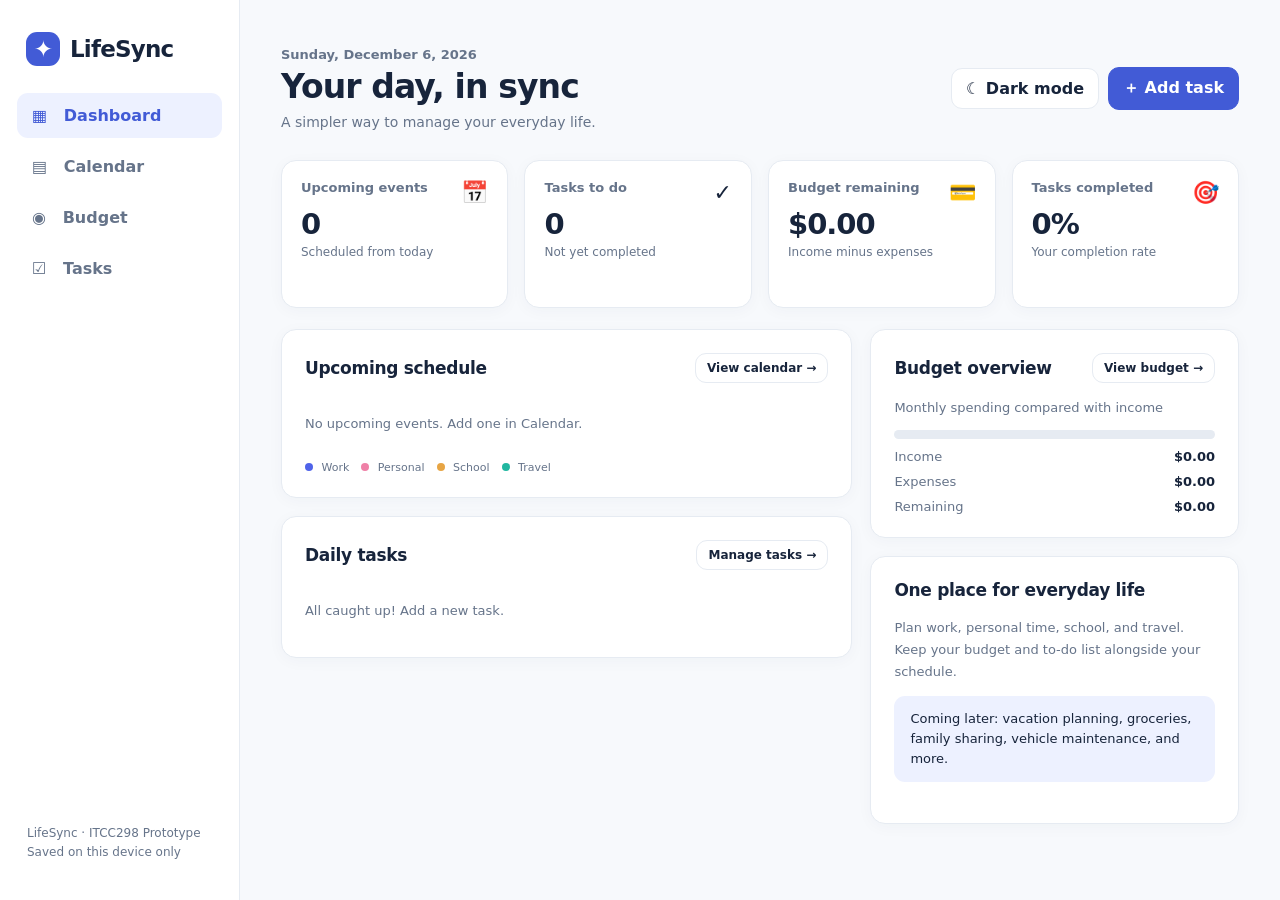
==== index.html @ 3ac1753d "Add files via upload" ====
<!DOCTYPE html>
<html lang="en">
 <head>
  <meta charset="utf-8"/>
  <meta content="width=device-width,initial-scale=1" name="viewport"/>
  <title>
   LifeSync &mdash; Your life, in sync
  </title>
  <link href="style.css" rel="stylesheet"/>
 </head>
 <body>
  <div class="shell">
   <aside class="sidebar">
    <div class="brand">
     <span class="brand-mark">
      ✦
     </span>
     LifeSync
    </div>
    <nav aria-label="Main navigation" class="nav">
     <button class="active" data-view="dashboard" type="button">
      ▦ &nbsp; Dashboard
     </button>
     <button data-view="calendar" type="button">
      ▤ &nbsp; Calendar
     </button>
     <button data-view="budget" type="button">
      ◉ &nbsp; Budget
     </button>
     <button data-view="tasks" type="button">
      ☑ &nbsp; Tasks
     </button>
    </nav>
    <div class="sidebar-foot">
     LifeSync &middot; ITCC298 Prototype
Saved on this device only
    </div>
   </aside>
   <main class="main">
    <header class="top">
     <div>
      <div class="eyebrow" id="today">
      </div>
      <h1 id="heading">
       Your day, in sync
      </h1>
      <p class="page-subtitle">
       A simpler way to manage your everyday life.
      </p>
     </div>
     <div class="top-actions">
      <button aria-label="Toggle light and dark mode" class="btn" id="theme" type="button">
       ☾ Dark mode
      </button>
      <button class="btn primary" id="quickAdd" type="button">
       ＋ Add task
      </button>
     </div>
    </header>
    <section class="section active" id="dashboard">
     <div class="cards">
      <div class="card">
       <span aria-hidden="true" class="symbol">
        📅
       </span>
       <div class="label">
        Upcoming events
       </div>
       <div class="number" id="statEvents">
        0
       </div>
       <div class="hint">
        Scheduled from today
       </div>
      </div>
      <div class="card">
       <span aria-hidden="true" class="symbol">
        &checkmark;
       </span>
       <div class="label">
        Tasks to do
       </div>
       <div class="number" id="statTasks">
        0
       </div>
       <div class="hint">
        Not yet completed
       </div>
      </div>
      <div class="card">
       <span aria-hidden="true" class="symbol">
        💳
       </span>
       <div class="label">
        Budget remaining
       </div>
       <div class="number" id="statBalance">
        $0
       </div>
       <div class="hint">
        Income minus expenses
       </div>
      </div>
      <div class="card">
       <span aria-hidden="true" class="symbol">
        🎯
       </span>
       <div class="label">
        Tasks completed
       </div>
       <div class="number" id="statDone">
        0%
       </div>
       <div class="hint">
        Your completion rate
       </div>
      </div>
     </div>
     <div class="layout">
      <div class="stack">
       <div class="panel">
        <div class="panel-head">
         <h2>
          Upcoming schedule
         </h2>
         <button class="btn small" data-go="calendar" type="button">
          View calendar &rarr;
         </button>
        </div>
        <div id="dashboardEvents">
        </div>
        <div class="legend">
         <span>
          <i class="dot">
          </i>
          Work
         </span>
         <span>
          <i class="dot" style="background:#ef80a7">
          </i>
          Personal
         </span>
         <span>
          <i class="dot" style="background:#e7a544">
          </i>
          School
         </span>
         <span>
          <i class="dot" style="background:#21b7a0">
          </i>
          Travel
         </span>
        </div>
       </div>
       <div class="panel">
        <div class="panel-head">
         <h2>
          Daily tasks
         </h2>
         <button class="btn small" data-go="tasks" type="button">
          Manage tasks &rarr;
         </button>
        </div>
        <div id="dashboardTasks">
        </div>
       </div>
      </div>
      <div class="stack">
       <div class="panel">
        <div class="panel-head">
         <h2>
          Budget overview
         </h2>
         <button class="btn small" data-go="budget" type="button">
          View budget &rarr;
         </button>
        </div>
        <div class="muted">
         Monthly spending compared with income
        </div>
        <div class="progress">
         <div id="budgetProgress">
         </div>
        </div>
        <div class="budget-row">
         <span>
          Income
         </span>
         <strong id="dashIncome">
         </strong>
        </div>
        <div class="budget-row">
         <span>
          Expenses
         </span>
         <strong id="dashExpenses">
         </strong>
        </div>
        <div class="budget-row">
         <span>
          Remaining
         </span>
         <strong id="dashRemaining">
         </strong>
        </div>
       </div>
       <div class="panel">
        <h2 class="form-heading">
         One place for everyday life
        </h2>
        <p class="muted" style="line-height:1.7">
         Plan work, personal time, school, and travel. Keep your budget and to-do list alongside your schedule.
        </p>
        <div class="notice">
         Coming later: vacation planning, groceries, family sharing, vehicle maintenance, and more.
        </div>
       </div>
      </div>
     </div>
    </section>
    <section class="section" id="calendar">
     <h2 class="view-title">
      Calendar &amp; scheduling
     </h2>
     <div class="split">
      <div class="panel">
       <h2 class="form-heading">
        Add an event
       </h2>
       <form class="form" id="eventForm">
        <label class="wide">
         Event name
         <input maxlength="90" name="title" placeholder="e.g. Work shift" required=""/>
        </label>
        <label>
         Date
         <input name="date" required="" type="date"/>
        </label>
        <label>
         Time
         <input name="time" required="" type="time"/>
        </label>
        <label class="wide">
         Category
         <select name="category">
          <option value="work">
           Work
          </option>
          <option value="personal">
           Personal
          </option>
          <option value="school">
           School
          </option>
          <option value="travel">
           Travel
          </option>
         </select>
        </label>
        <button class="btn primary wide">
         ＋ Add event
        </button>
       </form>
      </div>
      <div class="panel">
       <div class="panel-head">
        <h2>
         Scheduled events
        </h2>
        <span class="mini">
         Sorted by date
        </span>
       </div>
       <div id="allEvents">
       </div>
      </div>
     </div>
    </section>
    <section class="section" id="budget">
     <h2 class="view-title">
      Budget &amp; bills
     </h2>
     <div class="split">
      <div class="panel">
       <h2 class="form-heading">
        Add income or expense
       </h2>
       <form class="form" id="moneyForm">
        <label class="wide">
         Description
         <input maxlength="90" name="title" placeholder="e.g. Grocery shopping" required=""/>
        </label>
        <label>
         Amount ($)
         <input max="100000000" min="0.01" name="amount" placeholder="0.00" required="" step="0.01" type="number"/>
        </label>
        <label>
         Type
         <select name="type">
          <option value="expense">
           Expense
          </option>
          <option value="income">
           Income
          </option>
         </select>
        </label>
        <button class="btn primary wide">
         ＋ Save entry
        </button>
       </form>
       <div class="notice">
        This prototype uses manual entries only. No bank accounts are connected.
       </div>
      </div>
      <div class="panel">
       <h2>
        Budget summary
       </h2>
       <div class="budget-row">
        <span>
         Total income
        </span>
        <strong id="income">
        </strong>
       </div>
       <div class="budget-row">
        <span>
         Total expenses
        </span>
        <strong id="expenses">
        </strong>
       </div>
       <div class="budget-row">
        <span>
         Remaining
        </span>
        <strong id="remaining">
        </strong>
       </div>
       <h2 class="form-heading">
        Entries
       </h2>
       <div id="allMoney">
       </div>
      </div>
     </div>
    </section>
    <section class="section" id="tasks">
     <h2 class="view-title">
      Tasks &amp; reminders
     </h2>
     <div class="split">
      <div class="panel">
       <h2 class="form-heading">
        Create a task
       </h2>
       <form class="form" id="taskForm">
        <label class="wide">
         Task name
         <input maxlength="90" name="title" placeholder="e.g. Finish school assignment" required=""/>
        </label>
        <label class="wide">
         Due date (optional)
         <input name="date" type="date"/>
        </label>
        <button class="btn primary wide">
         ＋ Add task
        </button>
       </form>
      </div>
      <div class="panel">
       <div class="panel-head">
        <h2>
         Your tasks
        </h2>
        <span class="mini" id="taskCount">
        </span>
       </div>
       <div id="allTasks">
       </div>
      </div>
     </div>
    </section>
   </main>
  </div>
  <nav aria-label="Mobile navigation" class="mobile-nav">
   <button class="active" data-view="dashboard" type="button">
    <span>
     ▦
    </span>
    Home
   </button>
   <button data-view="calendar" type="button">
    <span>
     ▤
    </span>
    Calendar
   </button>
   <button data-view="budget" type="button">
    <span>
     ◉
    </span>
    Budget
   </button>
   <button data-view="tasks" type="button">
    <span>
     ☑
    </span>
    Tasks
   </button>
  </nav>
  <script src="script.js">
  </script>
 </body>
</html>
---- style.css ----
:root{
  font-family:Inter,ui-sans-serif,system-ui,-apple-system,Segoe UI,sans-serif;
  color-scheme:light;
  --bg:#f5f7fb;
  --panel:#fff;
  --text:#18233a;
  --muted:#69758a;
  --border:#e5eaf2;
  --primary:#4f63e9;
  --soft:#eef0ff;
  --shadow:0 8px 26px #23304b0b}
body.dark{
  color-scheme:dark;
  --bg:#111827;
  --panel:#1b2637;
  --text:#f1f5fb;
  --muted:#aab6ca;
  --border:#334155;
  --primary:#9da9ff;
  --soft:#2b3458;
  --shadow:none}
*{
  box-sizing:border-box}
body{
  margin:0;
  background:var(--bg);
  color:var(--text)}
button,input,select{
  font:inherit}
button{
  cursor:pointer}
button:focus-visible,input:focus-visible,select:focus-visible{
  outline:3px solid var(--primary);
  outline-offset:2px}
.shell{
  display:grid;
  grid-template-columns:240px minmax(0,1fr);
  min-height:100vh}
.sidebar{
  background:var(--panel);
  border-right:1px solid var(--border);
  padding:28px 17px;
  display:flex;
  flex-direction:column;
  gap:27px}
.brand{
  display:flex;
  align-items:center;
  gap:10px;
  font-size:23px;
  font-weight:800;
  letter-spacing:-1px;
  padding:0 9px}
.brand-mark{
  display:grid;
  place-items:center;
  background:var(--primary);
  color:#fff;
  width:34px;
  height:34px;
  border-radius:11px}
.nav{
  display:grid;
  gap:6px}
.nav button{
  border:0;
  background:transparent;
  text-align:left;
  color:var(--muted);
  padding:13px 15px;
  border-radius:11px;
  font-weight:650}
.nav button.active{
  background:var(--soft);
  color:var(--primary)}
.sidebar-foot{
  margin-top:auto;
  color:var(--muted);
  font-size:12px;
  padding:10px}
.main{
  padding:31px clamp(16px,3.2vw,48px) 60px;
  max-width:1600px;
  width:100%;
  margin:auto}
.top{
  display:flex;
  align-items:center;
  justify-content:space-between;
  gap:12px;
  margin-bottom:28px}
.eyebrow{
  color:var(--muted);
  font-size:13px;
  font-weight:650}
h1{
  font-size:clamp(25px,3vw,34px);
  margin:5px 0 0;
  letter-spacing:-1.1px}
h2{
  font-size:17px;
  margin:0;
  letter-spacing:-.3px}
.top-actions{
  display:flex;
  align-items:center;
  gap:9px}
.btn{
  border:1px solid var(--border);
  background:var(--panel);
  color:var(--text);
  border-radius:11px;
  padding:10px 14px;
  font-weight:650}
.btn.primary{
  background:var(--primary);
  border-color:var(--primary);
  color:#fff}
.btn.small{
  padding:7px 11px;
  font-size:12px}
.cards{
  display:grid;
  grid-template-columns:repeat(4,minmax(0,1fr));
  gap:16px;
  margin-bottom:21px}
.card,.panel{
  background:var(--panel);
  border:1px solid var(--border);
  border-radius:17px;
  box-shadow:var(--shadow)}
.card{
  padding:19px}
.card .label{
  color:var(--muted);
  font-size:13px;
  font-weight:650}
.card .number{
  font-size:27px;
  font-weight:800;
  margin:12px 0 4px;
  letter-spacing:-1px}
.card .hint{
  font-size:12px;
  color:var(--muted)}
.card .symbol{
  font-size:22px;
  float:right}
.layout{
  display:grid;
  grid-template-columns:minmax(0,1.55fr) minmax(290px,1fr);
  gap:18px}
.stack{
  display:grid;
  gap:18px;
  align-content:start}
.panel{
  padding:21px;
  min-width:0}
.panel-head{
  display:flex;
  align-items:center;
  justify-content:space-between;
  gap:12px;
  margin-bottom:17px}
.muted{
  color:var(--muted);
  font-size:13px}
.event,.task,.transaction{
  display:flex;
  align-items:center;
  gap:12px;
  padding:12px 0;
  border-top:1px solid var(--border)}
.event:first-of-type,.task:first-of-type,.transaction:first-of-type{
  border-top:0}
.event-bar{
  width:4px;
  height:39px;
  border-radius:4px;
  background:#667eea}
.event-bar.work{
  background:#4f63e9}
.event-bar.personal{
  background:#ef80a7}
.event-bar.school{
  background:#e7a544}
.event-bar.travel{
  background:#21b7a0}
.grow{
  flex:1;
  min-width:0}
.item-title{
  font-weight:680;
  font-size:14px}
.item-sub{
  font-size:12px;
  color:var(--muted);
  margin-top:4px}
.pill{
  font-size:11px;
  padding:5px 8px;
  border-radius:7px;
  background:var(--soft);
  color:var(--primary);
  font-weight:750}
.task input{
  accent-color:var(--primary);
  width:17px;
  height:17px}
.done{
  text-decoration:line-through;
  color:var(--muted)}
.delete{
  border:0;
  background:transparent;
  color:var(--muted);
  font-size:19px;
  padding:4px 8px}
.progress{
  height:9px;
  background:var(--border);
  border-radius:99px;
  overflow:hidden;
  margin:15px 0 10px}
.progress div{
  height:100%;
  background:var(--primary);
  width:0%;
  transition:width .2s}
.budget-row{
  display:flex;
  justify-content:space-between;
  gap:12px;
  margin-top:10px;
  font-size:13px}
.budget-row span:first-child{
  color:var(--muted)}
.empty{
  padding:16px 0;
  color:var(--muted);
  font-size:13px}
.legend{
  display:flex;
  gap:12px;
  flex-wrap:wrap;
  margin-top:14px}
.legend span{
  font-size:11px;
  color:var(--muted)}
.dot{
  display:inline-block;
  width:8px;
  height:8px;
  border-radius:50%;
  margin-right:5px;
  background:#4f63e9}
.section{
  display:none}
.section.active{
  display:block}
.form{
  display:grid;
  grid-template-columns:repeat(2,minmax(0,1fr));
  gap:12px;
  margin-bottom:16px}
.form label{
  display:grid;
  gap:6px;
  font-size:12px;
  font-weight:700;
  color:var(--muted)}
.form input,.form select{
  min-width:0;
  width:100%;
  padding:11px 12px;
  border-radius:9px;
  border:1px solid var(--border);
  background:var(--panel);
  color:var(--text)}
.form .wide{
  grid-column:1/-1}
.form button{
  justify-self:start}
.split{
  display:grid;
  grid-template-columns:1fr 1fr;
  gap:18px}
.notice{
  padding:13px 16px;
  background:var(--soft);
  border-radius:11px;
  font-size:13px;
  color:var(--text);
  margin-bottom:18px}
.mobile-nav{
  display:none}
.view-title{
  margin-bottom:20px}
.mini{
  font-size:12px;
  color:var(--muted)}
@media(max-width:1050px){.cards{
  grid-template-columns:repeat(2,1fr)}
.layout{
  grid-template-columns:1fr 1fr}
.sidebar{
  width:205px}
.shell{
  grid-template-columns:205px minmax(0,1fr)}
}
@media(max-width:760px){.shell{
  display:block}
.sidebar{
  display:none}
.main{
  padding:20px 15px 95px}
.top{
  align-items:flex-start}
.top-actions{
  flex-wrap:wrap;
  justify-content:flex-end}
.top-actions .btn{
  font-size:12px;
  padding:9px}
.layout,.split{
  grid-template-columns:1fr}
.cards{
  gap:10px}
.card{
  padding:14px}
.card .number{
  font-size:23px}
.panel{
  padding:17px}
.mobile-nav{
  display:grid;
  grid-template-columns:repeat(4,1fr);
  position:fixed;
  bottom:0;
  left:0;
  right:0;
  background:var(--panel);
  border-top:1px solid var(--border);
  z-index:4;
  padding:8px 4px max(9px,env(safe-area-inset-bottom))}
.mobile-nav button{
  border:0;
  background:transparent;
  color:var(--muted);
  font-size:11px;
  padding:7px 1px}
.mobile-nav button.active{
  color:var(--primary);
  font-weight:800}
.mobile-nav span{
  display:block;
  font-size:20px;
  margin-bottom:2px}
.form{
  grid-template-columns:1fr}
}

/* Additional refinements */
:root {
  
  --bg: #f7f9fc;
  
  --panel: #ffffff;
  
  --text: #17243b;
  
  --muted: #66748a;
  
  --border: #e6ebf2;
  
  --primary: #425bd6;
  
  --soft: #edf1ff;
  
  --shadow: 0 3px 16px rgba(27, 43, 72, .035);
  
}
body.dark {
  
  --bg: #101723;
  
  --panel: #192334;
  
  --text: #eef3fc;
  
  --muted: #afbdd0;
  
  --border: #334156;
  
  --primary: #a9b8ff;
  
  --soft: #29365a;
  
  --shadow: none;
  
}
.sidebar {
   padding-top: 32px;
   }

.brand {
   letter-spacing: -.8px;
   }

.main {
   max-width: 1380px;
   }

.top {
   margin-bottom: 30px;
   }

.page-subtitle {
   color: var(--muted);
   font-size: 14px;
   margin: 8px 0 0;
   }

h1 {
   font-size: clamp(26px, 3vw, 33px);
   letter-spacing: -.9px;
   }

.card, .panel {
   border-radius: 15px;
   }

.card {
   min-height: 148px;
   }

.card .number {
   font-size: clamp(23px, 2.4vw, 29px);
   overflow-wrap: anywhere;
   }

.panel {
   padding: 23px;
   }

.nav button, .btn, .mobile-nav button {
   transition: background .15s ease, color .15s ease, border-color .15s ease;
   }

.nav button:hover, .mobile-nav button:hover {
   background: var(--soft);
   color: var(--primary);
   }

.btn:hover {
   border-color: var(--primary);
   }

.btn.primary {
   background: #425bd6;
   color: #fff;
   border-color: #425bd6;
   }

.btn.primary:hover {
   background: #334bbd;
   border-color: #334bbd;
   }

.form input:focus, .form select:focus {
   border-color: var(--primary);
   }

.event, .task, .transaction {
   min-height: 57px;
   }

.delete:hover {
   color: #d33f5d;
   background: var(--soft);
   border-radius: 7px;
   }

.notice {
   line-height: 1.55;
   }

.sidebar-foot {
   white-space: pre-line;
   line-height: 1.6;
   }

@media (max-width: 760px) {
  .main {
   padding: 21px 15px 100px;
   }

  .top {
   flex-wrap: wrap;
   }

  .top-actions {
   width: 100%;
   justify-content: flex-start;
   }

  .top-actions .btn {
   font-size: 13px;
   }

  .page-subtitle {
   font-size: 13px;
   }

  .cards {
   grid-template-columns: repeat(2, minmax(0, 1fr));
   }

  .card {
   min-height: 136px;
   }

  .panel {
   padding: 18px;
   }

}
@media (max-width: 390px) {
  .cards {
   grid-template-columns: 1fr 1fr;
   }

  .card {
   padding: 12px;
   }

  .card .number {
   font-size: 21px;
   }

}

.form-heading {
   margin-bottom: 17px;
   }

/* Accessibility */
@media (prefers-reduced-motion: reduce) {
  *, *::before, *::after {
   transition-duration: 0.01ms !important;
   }

}
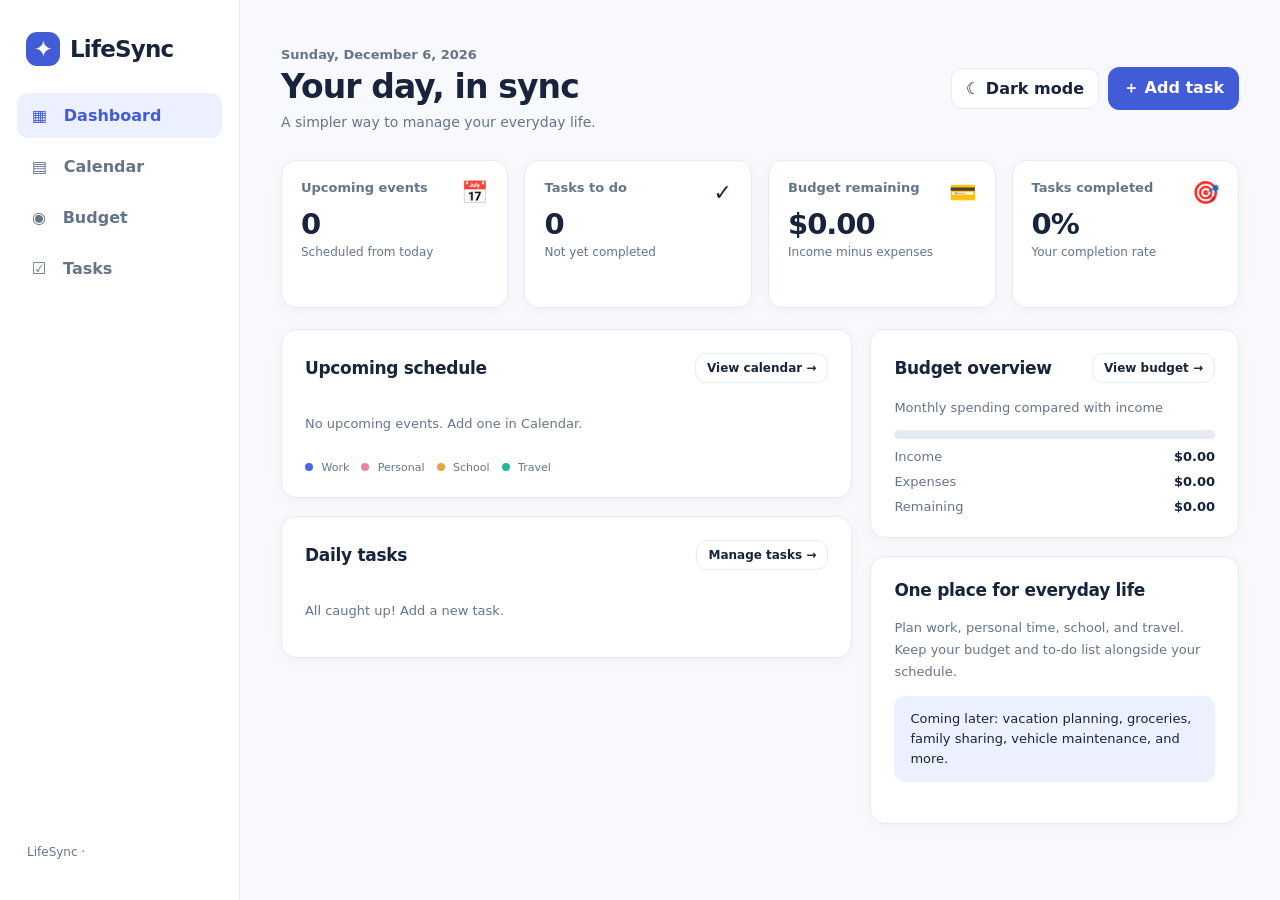
==== commit ee397de2: "Update sidebar footer content Removed 'ITCC298 Prototype' and 'Saved on this device only' from the s" ====
--- a/index.html
+++ b/index.html
@@ -32,8 +32,7 @@
      </button>
     </nav>
     <div class="sidebar-foot">
-     LifeSync &middot; ITCC298 Prototype
-Saved on this device only
+     LifeSync &middot;
     </div>
    </aside>
    <main class="main">
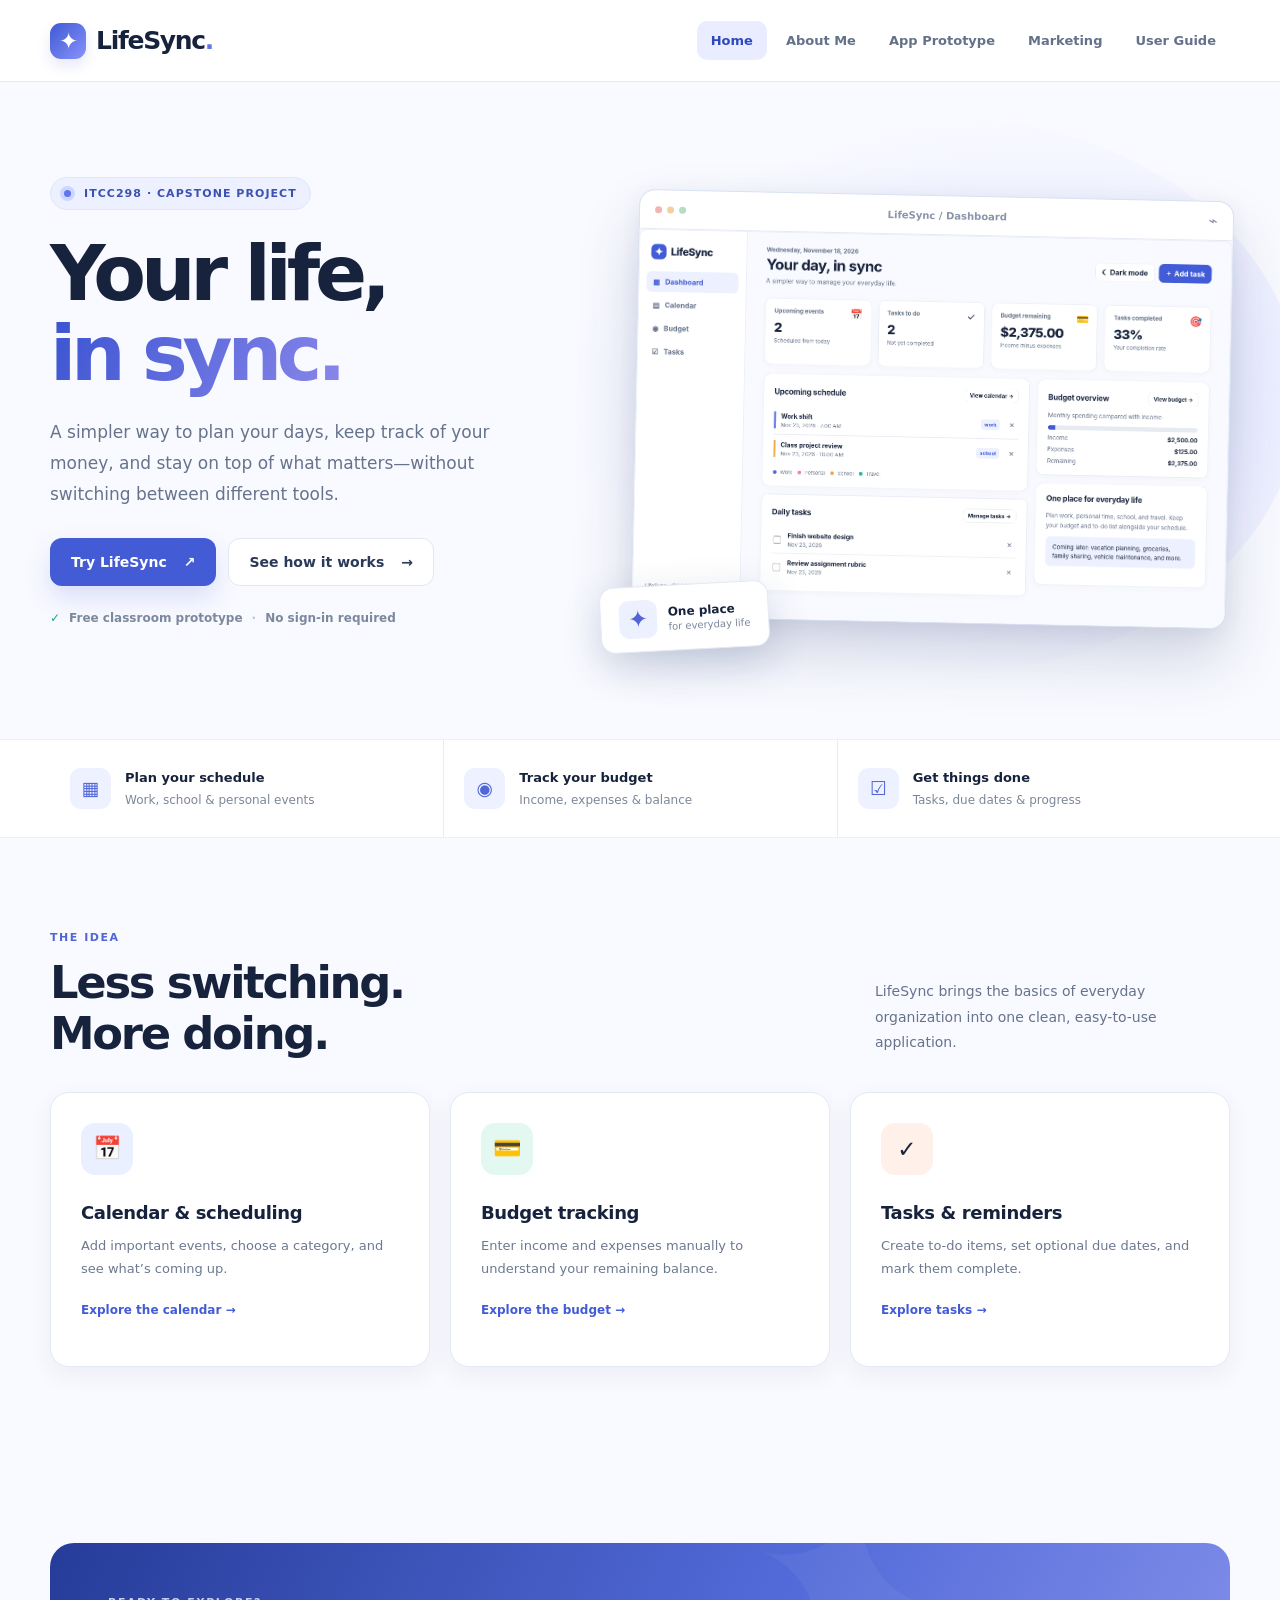
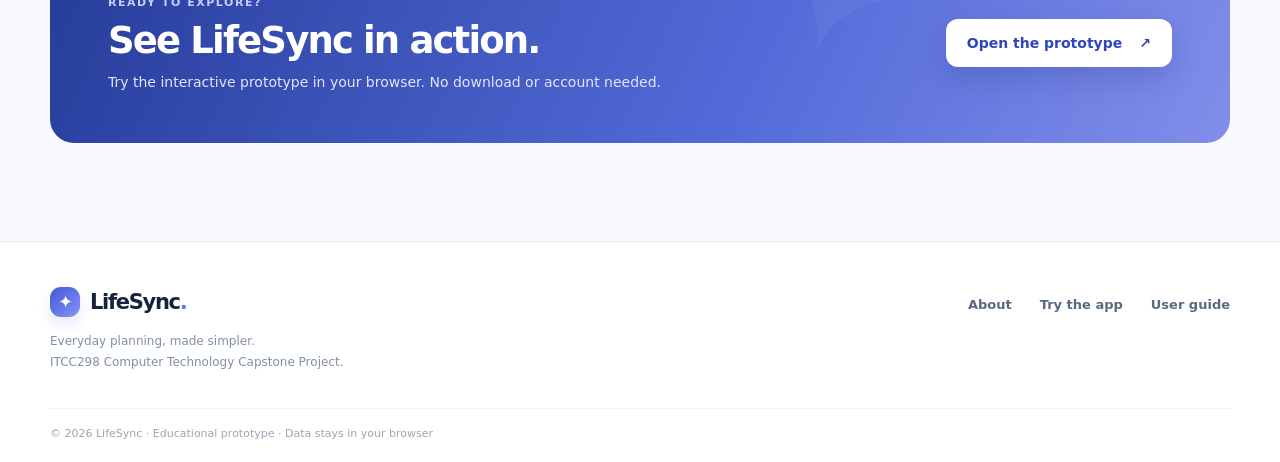
==== commit 164150ad: "Add files via upload" ====
--- a/index.html
+++ b/index.html
@@ -1,415 +1,42 @@
 <!DOCTYPE html>
-<html lang="en">
- <head>
-  <meta charset="utf-8"/>
-  <meta content="width=device-width,initial-scale=1" name="viewport"/>
-  <title>
-   LifeSync &mdash; Your life, in sync
-  </title>
-  <link href="style.css" rel="stylesheet"/>
- </head>
- <body>
-  <div class="shell">
-   <aside class="sidebar">
-    <div class="brand">
-     <span class="brand-mark">
-      ✦
-     </span>
-     LifeSync
-    </div>
-    <nav aria-label="Main navigation" class="nav">
-     <button class="active" data-view="dashboard" type="button">
-      ▦ &nbsp; Dashboard
-     </button>
-     <button data-view="calendar" type="button">
-      ▤ &nbsp; Calendar
-     </button>
-     <button data-view="budget" type="button">
-      ◉ &nbsp; Budget
-     </button>
-     <button data-view="tasks" type="button">
-      ☑ &nbsp; Tasks
-     </button>
-    </nav>
-    <div class="sidebar-foot">
-     LifeSync &middot;
-    </div>
-   </aside>
-   <main class="main">
-    <header class="top">
-     <div>
-      <div class="eyebrow" id="today">
-      </div>
-      <h1 id="heading">
-       Your day, in sync
-      </h1>
-      <p class="page-subtitle">
-       A simpler way to manage your everyday life.
-      </p>
-     </div>
-     <div class="top-actions">
-      <button aria-label="Toggle light and dark mode" class="btn" id="theme" type="button">
-       ☾ Dark mode
-      </button>
-      <button class="btn primary" id="quickAdd" type="button">
-       ＋ Add task
-      </button>
-     </div>
-    </header>
-    <section class="section active" id="dashboard">
-     <div class="cards">
-      <div class="card">
-       <span aria-hidden="true" class="symbol">
-        📅
-       </span>
-       <div class="label">
-        Upcoming events
-       </div>
-       <div class="number" id="statEvents">
-        0
-       </div>
-       <div class="hint">
-        Scheduled from today
-       </div>
-      </div>
-      <div class="card">
-       <span aria-hidden="true" class="symbol">
-        &checkmark;
-       </span>
-       <div class="label">
-        Tasks to do
-       </div>
-       <div class="number" id="statTasks">
-        0
-       </div>
-       <div class="hint">
-        Not yet completed
-       </div>
-      </div>
-      <div class="card">
-       <span aria-hidden="true" class="symbol">
-        💳
-       </span>
-       <div class="label">
-        Budget remaining
-       </div>
-       <div class="number" id="statBalance">
-        $0
-       </div>
-       <div class="hint">
-        Income minus expenses
-       </div>
-      </div>
-      <div class="card">
-       <span aria-hidden="true" class="symbol">
-        🎯
-       </span>
-       <div class="label">
-        Tasks completed
-       </div>
-       <div class="number" id="statDone">
-        0%
-       </div>
-       <div class="hint">
-        Your completion rate
-       </div>
-      </div>
-     </div>
-     <div class="layout">
-      <div class="stack">
-       <div class="panel">
-        <div class="panel-head">
-         <h2>
-          Upcoming schedule
-         </h2>
-         <button class="btn small" data-go="calendar" type="button">
-          View calendar &rarr;
-         </button>
-        </div>
-        <div id="dashboardEvents">
-        </div>
-        <div class="legend">
-         <span>
-          <i class="dot">
-          </i>
-          Work
-         </span>
-         <span>
-          <i class="dot" style="background:#ef80a7">
-          </i>
-          Personal
-         </span>
-         <span>
-          <i class="dot" style="background:#e7a544">
-          </i>
-          School
-         </span>
-         <span>
-          <i class="dot" style="background:#21b7a0">
-          </i>
-          Travel
-         </span>
-        </div>
-       </div>
-       <div class="panel">
-        <div class="panel-head">
-         <h2>
-          Daily tasks
-         </h2>
-         <button class="btn small" data-go="tasks" type="button">
-          Manage tasks &rarr;
-         </button>
-        </div>
-        <div id="dashboardTasks">
-        </div>
-       </div>
-      </div>
-      <div class="stack">
-       <div class="panel">
-        <div class="panel-head">
-         <h2>
-          Budget overview
-         </h2>
-         <button class="btn small" data-go="budget" type="button">
-          View budget &rarr;
-         </button>
-        </div>
-        <div class="muted">
-         Monthly spending compared with income
-        </div>
-        <div class="progress">
-         <div id="budgetProgress">
-         </div>
-        </div>
-        <div class="budget-row">
-         <span>
-          Income
-         </span>
-         <strong id="dashIncome">
-         </strong>
-        </div>
-        <div class="budget-row">
-         <span>
-          Expenses
-         </span>
-         <strong id="dashExpenses">
-         </strong>
-        </div>
-        <div class="budget-row">
-         <span>
-          Remaining
-         </span>
-         <strong id="dashRemaining">
-         </strong>
-        </div>
-       </div>
-       <div class="panel">
-        <h2 class="form-heading">
-         One place for everyday life
-        </h2>
-        <p class="muted" style="line-height:1.7">
-         Plan work, personal time, school, and travel. Keep your budget and to-do list alongside your schedule.
-        </p>
-        <div class="notice">
-         Coming later: vacation planning, groceries, family sharing, vehicle maintenance, and more.
-        </div>
-       </div>
-      </div>
-     </div>
-    </section>
-    <section class="section" id="calendar">
-     <h2 class="view-title">
-      Calendar &amp; scheduling
-     </h2>
-     <div class="split">
-      <div class="panel">
-       <h2 class="form-heading">
-        Add an event
-       </h2>
-       <form class="form" id="eventForm">
-        <label class="wide">
-         Event name
-         <input maxlength="90" name="title" placeholder="e.g. Work shift" required=""/>
-        </label>
-        <label>
-         Date
-         <input name="date" required="" type="date"/>
-        </label>
-        <label>
-         Time
-         <input name="time" required="" type="time"/>
-        </label>
-        <label class="wide">
-         Category
-         <select name="category">
-          <option value="work">
-           Work
-          </option>
-          <option value="personal">
-           Personal
-          </option>
-          <option value="school">
-           School
-          </option>
-          <option value="travel">
-           Travel
-          </option>
-         </select>
-        </label>
-        <button class="btn primary wide">
-         ＋ Add event
-        </button>
-       </form>
-      </div>
-      <div class="panel">
-       <div class="panel-head">
-        <h2>
-         Scheduled events
-        </h2>
-        <span class="mini">
-         Sorted by date
-        </span>
-       </div>
-       <div id="allEvents">
-       </div>
-      </div>
-     </div>
-    </section>
-    <section class="section" id="budget">
-     <h2 class="view-title">
-      Budget &amp; bills
-     </h2>
-     <div class="split">
-      <div class="panel">
-       <h2 class="form-heading">
-        Add income or expense
-       </h2>
-       <form class="form" id="moneyForm">
-        <label class="wide">
-         Description
-         <input maxlength="90" name="title" placeholder="e.g. Grocery shopping" required=""/>
-        </label>
-        <label>
-         Amount ($)
-         <input max="100000000" min="0.01" name="amount" placeholder="0.00" required="" step="0.01" type="number"/>
-        </label>
-        <label>
-         Type
-         <select name="type">
-          <option value="expense">
-           Expense
-          </option>
-          <option value="income">
-           Income
-          </option>
-         </select>
-        </label>
-        <button class="btn primary wide">
-         ＋ Save entry
-        </button>
-       </form>
-       <div class="notice">
-        This prototype uses manual entries only. No bank accounts are connected.
-       </div>
-      </div>
-      <div class="panel">
-       <h2>
-        Budget summary
-       </h2>
-       <div class="budget-row">
-        <span>
-         Total income
-        </span>
-        <strong id="income">
-        </strong>
-       </div>
-       <div class="budget-row">
-        <span>
-         Total expenses
-        </span>
-        <strong id="expenses">
-        </strong>
-       </div>
-       <div class="budget-row">
-        <span>
-         Remaining
-        </span>
-        <strong id="remaining">
-        </strong>
-       </div>
-       <h2 class="form-heading">
-        Entries
-       </h2>
-       <div id="allMoney">
-       </div>
-      </div>
-     </div>
-    </section>
-    <section class="section" id="tasks">
-     <h2 class="view-title">
-      Tasks &amp; reminders
-     </h2>
-     <div class="split">
-      <div class="panel">
-       <h2 class="form-heading">
-        Create a task
-       </h2>
-       <form class="form" id="taskForm">
-        <label class="wide">
-         Task name
-         <input maxlength="90" name="title" placeholder="e.g. Finish school assignment" required=""/>
-        </label>
-        <label class="wide">
-         Due date (optional)
-         <input name="date" type="date"/>
-        </label>
-        <button class="btn primary wide">
-         ＋ Add task
-        </button>
-       </form>
-      </div>
-      <div class="panel">
-       <div class="panel-head">
-        <h2>
-         Your tasks
-        </h2>
-        <span class="mini" id="taskCount">
-        </span>
-       </div>
-       <div id="allTasks">
-       </div>
-      </div>
-     </div>
-    </section>
-   </main>
-  </div>
-  <nav aria-label="Mobile navigation" class="mobile-nav">
-   <button class="active" data-view="dashboard" type="button">
-    <span>
-     ▦
-    </span>
-    Home
-   </button>
-   <button data-view="calendar" type="button">
-    <span>
-     ▤
-    </span>
-    Calendar
-   </button>
-   <button data-view="budget" type="button">
-    <span>
-     ◉
-    </span>
-    Budget
-   </button>
-   <button data-view="tasks" type="button">
-    <span>
-     ☑
-    </span>
-    Tasks
-   </button>
-  </nav>
-  <script src="script.js">
-  </script>
- </body>
-</html>
+<html lang="en"><head>
+<meta charset="utf-8"><meta name="viewport" content="width=device-width, initial-scale=1">
+<meta name="description" content="LifeSync brings calendars, budgets and tasks together in a simple everyday planner.">
+<title>Home | LifeSync</title>
+<link rel="stylesheet" href="site.css">
+<link rel="icon" href="assets/favicon.svg" type="image/svg+xml">
+
+</head><body class="site-page ">
+<a class="skip-link" href="#main-content">Skip to content</a>
+<header class="site-header"><div class="site-container header-inner">
+  <a class="site-brand" href="index.html" aria-label="LifeSync home"><span class="site-mark">✦</span><span>LifeSync<span class="site-brand-dot">.</span></span></a>
+  <nav class="site-nav" aria-label="Website navigation"><a href="index.html" aria-current="page">Home</a>
+<a href="about.html" >About Me</a>
+<a href="prototype.html" >App Prototype</a>
+<a href="marketing.html" >Marketing</a>
+<a href="guide.html" >User Guide</a></nav>
+</div></header>
+<main id="main-content" class="site-main"><section class="hero site-container">
+ <div class="hero-copy">
+  <span class="eyebrow-chip"><span class="chip-dot"></span> ITCC298 · CAPSTONE PROJECT</span>
+  <h1>Your life,<br><span class="gradient-text">in sync.</span></h1>
+  <p class="hero-lead">A simpler way to plan your days, keep track of your money, and stay on top of what matters—without switching between different tools.</p>
+  <div class="button-row"><a class="site-button primary" href="prototype.html">Try LifeSync <span aria-hidden="true">↗</span></a><a class="site-button secondary" href="guide.html">See how it works <span aria-hidden="true">→</span></a></div>
+  <div class="hero-foot"><span class="check-symbol">✓</span> Free classroom prototype <span class="sep-dot">·</span> No sign-in required</div>
+ </div>
+ <div class="hero-visual"><div class="preview-glow"></div><div class="browser-window"><div class="browser-top"><div class="browser-dots"><i></i><i></i><i></i></div><span>LifeSync / Dashboard</span><span class="browser-lock">⌁</span></div><img src="assets/dashboard.png" alt="Actual LifeSync dashboard with sample schedule, budget, and tasks" width="1250" height="830"></div><div class="floating-tag"><span class="tag-icon">✦</span><span><strong>One place</strong><small>for everyday life</small></span></div></div>
+</section>
+<section class="benefits-band"><div class="site-container benefits-grid"><div><span class="benefit-icon">▦</span><strong>Plan your schedule</strong><span>Work, school & personal events</span></div><div><span class="benefit-icon">◉</span><strong>Track your budget</strong><span>Income, expenses & balance</span></div><div><span class="benefit-icon">☑</span><strong>Get things done</strong><span>Tasks, due dates & progress</span></div></div></section>
+<section class="site-container section-space"><div class="section-top"><div><span class="kicker">THE IDEA</span><h2 class="section-title">Less switching.<br>More doing.</h2></div><p>LifeSync brings the basics of everyday organization into one clean, easy-to-use application.</p></div>
+ <div class="feature-grid">
+  <article class="feature-card"><div class="feature-symbol blue">📅</div><h3>Calendar & scheduling</h3><p>Add important events, choose a category, and see what’s coming up.</p><a href="prototype.html">Explore the calendar <span aria-hidden="true">→</span></a></article>
+  <article class="feature-card"><div class="feature-symbol mint">💳</div><h3>Budget tracking</h3><p>Enter income and expenses manually to understand your remaining balance.</p><a href="prototype.html">Explore the budget <span aria-hidden="true">→</span></a></article>
+  <article class="feature-card"><div class="feature-symbol peach">✓</div><h3>Tasks & reminders</h3><p>Create to-do items, set optional due dates, and mark them complete.</p><a href="prototype.html">Explore tasks <span aria-hidden="true">→</span></a></article>
+ </div></section>
+<section class="site-container section-space"><div class="cta-panel"><div><span class="kicker light">READY TO EXPLORE?</span><h2>See LifeSync in action.</h2><p>Try the interactive prototype in your browser. No download or account needed.</p></div><a class="site-button white" href="prototype.html">Open the prototype <span aria-hidden="true">↗</span></a></div></section></main>
+<footer class="site-footer"><div class="site-container footer-inner">
+ <div><a class="site-brand footer-brand" href="index.html"><span class="site-mark">✦</span><span>LifeSync<span class="site-brand-dot">.</span></span></a><p>Everyday planning, made simpler.<br>ITCC298 Computer Technology Capstone Project.</p></div>
+ <div class="footer-links"><a href="about.html">About</a><a href="prototype.html">Try the app</a><a href="guide.html">User guide</a></div>
+ </div><div class="site-container footer-bottom">© 2026 LifeSync · Educational prototype · Data stays in your browser</div></footer>
+
+</body></html>
--- a/site.css
+++ b/site.css
@@ -0,0 +1,124 @@
+/* LifeSync public website — shared navigation, page layouts, and responsive design */
+:root {
+  --site-ink: #17233d;
+  --site-muted: #66738b;
+  --site-blue: #425bd6;
+  --site-deep: #223f9d;
+  --site-line: #e4eaf4;
+  --site-surface: #fff;
+  --site-bg: #f9faff;
+  --site-soft: #eff3ff;
+}
+html { scroll-behavior: smooth; }
+body.site-page { margin: 0; font-family: Inter, ui-sans-serif, system-ui, -apple-system, "Segoe UI", sans-serif; background: var(--site-bg); color: var(--site-ink); }
+body.site-page *, body.site-page *::before, body.site-page *::after { box-sizing: border-box; }
+body.site-page a { color: inherit; }
+body.site-page img { max-width: 100%; }
+.site-container { width: min(1180px, calc(100% - 56px)); margin-inline: auto; }
+.skip-link { position: absolute; z-index: 100; top: -80px; left: 16px; padding: 12px 18px; background: #fff; color: #15223b; border-radius: 10px; }
+.skip-link:focus { top: 10px; }
+.site-header { position: sticky; top: 0; z-index: 40; background: rgba(255,255,255,.94); border-bottom: 1px solid var(--site-line); backdrop-filter: blur(16px); -webkit-backdrop-filter: blur(16px); }
+.header-inner { min-height: 81px; display: flex; align-items: center; justify-content: space-between; gap: 24px; }
+.site-brand { display: inline-flex; align-items: center; gap: 10px; text-decoration: none; font-size: 25px; font-weight: 800; letter-spacing: -1.3px; white-space: nowrap; color: var(--site-ink) !important; }
+.site-brand-dot { color: #6077ed; }
+.site-mark { width: 36px; height: 36px; display: inline-grid; place-items: center; background: linear-gradient(135deg,#3f59d4,#8793fa); color: #fff; font-size: 23px; border-radius: 11px; box-shadow: 0 7px 14px #5363cf24; }
+.site-nav { display: flex; align-items: center; gap: 5px; }
+.site-nav a { text-decoration: none; color: #64718a !important; font-size: 13px; font-weight: 680; padding: 12px 14px; border-radius: 10px; transition: background .16s, color .16s; white-space: nowrap; }
+.site-nav a:hover { background: #eef1ff; color: #304fc6 !important; }
+.site-nav a[aria-current="page"] { background: #e9edff; color: #2e48bb !important; }
+.site-main { min-height: 55vh; }
+.eyebrow-chip { display: inline-flex; align-items: center; gap: 10px; background: #ecf0ff; border: 1px solid #dfe5ff; color: #3c51b0; padding: 9px 13px; border-radius: 100px; font-size: 11px; font-weight: 800; letter-spacing: .095em; }
+.chip-dot { width: 7px; height: 7px; border-radius: 50%; background: #6175ed; box-shadow: 0 0 0 4px #cdd6ff; margin-right: 3px; }
+.gradient-text { background: linear-gradient(120deg,#3953d1,#8a87ea); -webkit-background-clip: text; background-clip: text; color: transparent; }
+.site-button { display: inline-flex; align-items: center; justify-content: center; gap: 17px; text-decoration: none; border-radius: 12px; padding: 15px 20px; font-size: 14px; font-weight: 750; border: 1px solid transparent; transition: transform .16s, box-shadow .16s, background .16s; }
+.site-button:hover { transform: translateY(-2px); }
+.site-button.primary { color: #fff !important; background: #435bd5; box-shadow: 0 12px 26px #435bd52b; }
+.site-button.primary:hover { background: #344ec2; box-shadow: 0 14px 28px #435bd540; }
+.site-button.secondary { color: #2b3a59 !important; background: #fff; border-color: #e2e7f0; }
+.site-button.white { color: #2d46bd !important; background: #fff; box-shadow: 0 12px 28px #07185c28; }
+.button-row { display: flex; gap: 12px; flex-wrap: wrap; align-items: center; }
+.hero { display: grid; grid-template-columns: minmax(0, .92fr) minmax(0, 1.08fr); gap: 42px; align-items: center; padding-top: 85px; padding-bottom: 104px; }
+.hero-copy h1 { font-size: clamp(58px, 6vw, 86px); line-height: 1.04; letter-spacing: -.068em; font-weight: 820; margin: 24px 0 23px; }
+.hero-lead { color: var(--site-muted); font-size: 17px; line-height: 1.82; max-width: 500px; margin: 0 0 28px; }
+.hero-foot { display: flex; align-items: center; gap: 9px; margin-top: 25px; color: #7c889c; font-size: 12px; font-weight: 600; }
+.check-symbol { color: #15a78e; font-weight: 900; }
+.sep-dot { color: #bac3d3; }
+.hero-visual { position: relative; padding: 28px 0 12px 20px; min-width: 0; }
+.preview-glow { position: absolute; inset: -50px -70px -40px -40px; border-radius: 50%; background: radial-gradient(ellipse at 65% 50%, #e0e6ff 0%, #eff1ff 45%, transparent 72%); z-index: 0; }
+.browser-window { position: relative; z-index: 1; overflow: hidden; border: 1px solid #d9e1f3; background: #fff; border-radius: 16px; box-shadow: 0 32px 60px #283b7130, 0 6px 20px #2e3d6111; transform: rotate(1.2deg); }
+.browser-top { height: 39px; border-bottom: 1px solid #e5eaf4; display: flex; align-items: center; justify-content: space-between; gap: 12px; padding: 0 15px; color: #8995a8; font-size: 10px; font-weight: 650; }
+.browser-dots { display: flex; gap: 5px; }
+.browser-dots i { display: block; width: 7px; height: 7px; border-radius: 50%; background: #e4e9f2; }
+.browser-dots i:first-child { background: #f4b4b4; }
+.browser-dots i:nth-child(2) { background: #f2d0a1; }
+.browser-dots i:nth-child(3) { background: #b5ddc6; }
+.browser-window img { width: 100%; height: auto; display: block; }
+.browser-lock { font-size: 15px; }
+.floating-tag { position: absolute; z-index: 2; bottom: -15px; left: -15px; background: #fff; border: 1px solid #e4e9f4; border-radius: 14px; box-shadow: 0 14px 40px #213d7230; padding: 13px 18px; display: flex; align-items: center; gap: 11px; transform: rotate(-3deg); }
+.tag-icon { width: 38px; height: 38px; background: #edf0ff; color: #5264d8; display: grid; place-items: center; border-radius: 10px; font-size: 24px; }
+.floating-tag strong,.floating-tag small { display: block; }
+.floating-tag strong { font-size: 12px; }
+.floating-tag small { color: #7a889d; font-size: 10px; margin-top: 2px; }
+.benefits-band { background: #fff; border-top: 1px solid #edf0f6; border-bottom: 1px solid #edf0f6; }
+.benefits-grid { display: grid; grid-template-columns: repeat(3,1fr); }
+.benefits-grid > div { padding: 28px 20px; display: grid; grid-template-columns: 43px 1fr; column-gap: 12px; align-items: center; }
+.benefits-grid > div + div { border-left: 1px solid #e8ecf5; }
+.benefit-icon { grid-row: span 2; display: grid; place-items: center; width: 41px; height: 41px; border-radius: 11px; color: #5067d7; background: #eef1ff; font-size: 19px; }
+.benefits-grid strong { font-size: 13px; }
+.benefits-grid div > span:last-child { color: #7b8799; font-size: 12px; margin-top: 3px; }
+.section-space { padding-top: 88px; padding-bottom: 88px; }
+.section-top { display: flex; justify-content: space-between; align-items: end; gap: 30px; margin-bottom: 33px; }
+.section-top > p { color: var(--site-muted); max-width: 355px; line-height: 1.8; font-size: 14px; margin: 0 0 4px; }
+.kicker { font-size: 11px; font-weight: 800; letter-spacing: .14em; color: #5265d4; }
+.kicker.light { color: #c3ceff; }
+.section-title { margin: 12px 0 0; font-size: clamp(31px,3.5vw,46px); letter-spacing: -.05em; line-height: 1.14; font-weight: 800; }
+.feature-grid { display: grid; grid-template-columns: repeat(3,1fr); gap: 20px; }
+.feature-card { background: #fff; border: 1px solid #e5eaf4; border-radius: 19px; padding: 30px; min-height: 275px; box-shadow: 0 8px 24px #182f6410; }
+.feature-symbol { width: 52px; height: 52px; border-radius: 14px; display: grid; place-items: center; font-size: 23px; margin-bottom: 27px; }
+.feature-symbol.blue { background: #eaf0ff; }.feature-symbol.mint { background: #e4f8f2; }.feature-symbol.peach { background: #fff0e9; }
+.feature-card h3,.audience-card h3 { font-size: 18px; margin: 0 0 11px; letter-spacing: -.02em; }
+.feature-card p,.audience-card p { color: #6c7990; line-height: 1.8; font-size: 13px; margin: 0; }
+.feature-card a { color: #425bd6 !important; display: inline-block; margin-top: 22px; text-decoration: none; font-size: 12px; font-weight: 780; }
+.feature-card a:hover { text-decoration: underline; }
+.cta-panel { border-radius: 24px; background: linear-gradient(115deg,#263c99,#536bd9 60%,#818ee9); color: #fff; padding: 48px 58px; display: flex; align-items: center; justify-content: space-between; gap: 25px; overflow: hidden; position: relative; }
+.cta-panel::after { content: "✦"; position: absolute; right: 25%; top: -95px; font-size: 230px; color: #ffffff0d; transform: rotate(18deg); pointer-events: none; }
+.cta-panel h2 { margin: 9px 0 9px; font-size: clamp(26px,3.2vw,37px); letter-spacing: -.05em; }
+.cta-panel p { color: #e0e6ff; font-size: 14px; margin: 0; line-height: 1.7; }
+.cta-panel > * { position: relative; z-index: 1; }
+.site-footer { margin-top: 10px; background: #fff; border-top: 1px solid #e6ebf3; }
+.footer-inner { display: flex; justify-content: space-between; gap: 25px; padding: 45px 0 34px; }
+.footer-brand { font-size: 21px; }.footer-brand .site-mark { width: 30px; height: 30px; font-size: 18px; }
+.footer-inner p { color: #8190a4; line-height: 1.8; font-size: 12px; margin: 14px 0 0; }
+.footer-links { display: flex; align-items: start; gap: 28px; padding-top: 10px; }
+.footer-links a { color: #596982 !important; font-size: 13px; text-decoration: none; font-weight: 650; }.footer-links a:hover { color: #425bd6 !important; }
+.footer-bottom { padding: 18px 0 22px; border-top: 1px solid #edf0f5; color: #9aa5b4; font-size: 11px; }
+/* Interior pages */
+.page-hero { background: radial-gradient(circle at 80% 30%,#e8edff 0%,transparent 36%), linear-gradient(180deg,#f5f7ff,#fafbff); border-bottom: 1px solid #e9edf7; }
+.page-hero > .site-container { padding-top: 84px; padding-bottom: 87px; }
+.page-hero h1,.prototype-intro h1 { font-size: clamp(43px,5vw,66px); letter-spacing: -.065em; line-height: 1.12; margin: 23px 0 19px; font-weight: 820; }
+.page-hero p,.prototype-intro p { color: #6d7990; font-size: 17px; line-height: 1.75; max-width: 620px; margin: 0; }
+.page-hero .button-row { margin-top: 26px; }
+.about-grid { display: grid; grid-template-columns: .75fr 1.25fr; gap: 90px; }
+.profile-illustration { min-height: 300px; background: linear-gradient(140deg,#263f9c,#7181e6); border-radius: 24px; display: flex; flex-direction: column; align-items: center; justify-content: center; color: #fff; position: relative; overflow: hidden; box-shadow: 0 22px 35px #334fb529; }
+.profile-illustration::before,.profile-illustration::after { content: ""; position: absolute; border: 1px solid #ffffff35; width: 300px; height: 300px; border-radius: 50%; }.profile-illustration::before { left: -170px; bottom: -170px; }.profile-illustration::after { right: -200px; top: -160px; }
+.profile-spark { font-size: 36px; color: #d9e1ff; }.profile-lines { font-size: 64px; letter-spacing: -.12em; font-weight: 700; margin: 4px 0 13px; }.profile-illustration div { font-size: 15px; text-align: center; line-height: 1.65; font-weight: 600; }
+.aside-label { margin-top: 28px; font-size: 10px; font-weight: 800; letter-spacing: .12em; color: #5368d6; }.about-aside h3 { margin: 8px 0 5px; font-size: 17px; }.about-aside p { margin: 0; color: #77839a; font-size: 13px; }
+.about-copy h2 { font-size: 38px; letter-spacing: -.05em; margin: 11px 0 24px; }.about-copy > p { color: #65738a; font-size: 15px; line-height: 1.95; margin: 0 0 18px; }
+.about-quote { background: #edf1ff; color: #3e51b6; font-size: 17px; line-height: 1.65; font-weight: 720; border-left: 4px solid #6175df; border-radius: 0 14px 14px 0; padding: 20px 24px; margin-top: 27px; }
+.tinted-section { background: #f1f4fb; border-top: 1px solid #e8edf6; border-bottom: 1px solid #e8edf6; }
+.milestone-grid { display: grid; grid-template-columns: repeat(4,1fr); gap: 16px; }.milestone { background: #fff; border: 1px solid #e3e9f3; border-radius: 17px; padding: 24px; }.milestone span { color: #536bd9; font-size: 13px; font-weight: 800; }.milestone h3 { margin: 20px 0 10px; font-size: 18px; }.milestone p { font-size: 13px; color: #6c7890; line-height: 1.75; margin: 0; }
+.tech-section { display: grid; grid-template-columns: .85fr 1.15fr; gap: 90px; }.tech-section > div:first-child > p { color: #6d7990; line-height: 1.85; font-size: 14px; margin: 19px 0 25px; max-width: 380px; }.tech-list { display: grid; gap: 14px; }.tech-list > div { display: flex; gap: 19px; align-items: center; background: #fff; border: 1px solid #e6ebf4; border-radius: 15px; padding: 20px; }.tech-icon { flex: 0 0 56px; height: 56px; border-radius: 12px; display: grid; place-items: center; color: #5065d8; background: #edf1ff; font-size: 18px; font-weight: 800; }.tech-list h3 { margin: 0 0 4px; font-size: 16px; }.tech-list p { margin: 0; color: #7a869a; line-height: 1.6; font-size: 12px; }
+.audience-grid { display: grid; grid-template-columns: repeat(3,1fr); gap: 20px; }.audience-card { border: 1px solid #e4eaf3; border-radius: 19px; padding: 33px; background: #fff; }.audience-icon { display: inline-block; font-size: 34px; margin-bottom: 27px; }.advantage-grid { display: grid; grid-template-columns: repeat(2,1fr); gap: 20px; }.advantage-grid > div { border: 1px solid #e3e9f4; background: #fff; padding: 28px; border-radius: 18px; }.advantage-grid span { font-size: 11px; letter-spacing: .12em; font-weight: 800; color: #536ad8; }.advantage-grid h3 { margin: 15px 0 8px; font-size: 20px; }.advantage-grid p { color: #6d7b90; font-size: 13px; line-height: 1.8; margin: 0; }.roadmap-grid { display: grid; grid-template-columns: repeat(3,1fr); gap: 18px; }.roadmap-grid > div { background: #fff; border: 1px dashed #cbd5e9; padding: 25px; border-radius: 16px; }.roadmap-badge { display: inline-block; background: #eef1fb; color: #6a7bb1; border-radius: 6px; font-size: 10px; letter-spacing: .06em; font-weight: 800; padding: 6px 8px; }.roadmap-grid h3 { font-size: 16px; margin: 18px 0 10px; }.roadmap-grid p { color: #7c879a; line-height: 1.7; font-size: 13px; margin: 0; }
+/* Prototype: original app is embedded directly below the informational header */
+.prototype-intro { background: linear-gradient(150deg,#f4f6ff,#fff); border-bottom: 1px solid #e6eaf6; }.prototype-intro .site-container { padding-top: 66px; padding-bottom: 57px; }.prototype-intro-grid { display: grid; grid-template-columns: 1.4fr .6fr; align-items: center; gap: 50px; }.prototype-intro p { font-size: 15px; max-width: 660px; }.prototype-intro .button-row { margin-top: 23px; }.prototype-info { background: #fff; border: 1px solid #e1e7f3; border-radius: 19px; padding: 26px; box-shadow: 0 10px 28px #334a8e0e; }.info-spark { display: grid; place-items: center; width: 44px; height: 44px; background: #eef1ff; color: #4d64d4; border-radius: 12px; font-size: 26px; margin-bottom: 16px; }.prototype-info strong { display: block; font-size: 16px; }.prototype-info p { color: #4e607f; line-height: 2; font-size: 13px; margin: 12px 0; }.prototype-info small { display: block; color: #8994a8; font-size: 11px; line-height: 1.7; }
+.app-disclaimer { display: flex; gap: 11px; align-items: start; background: #fff8e9; border: 1px solid #f3e4bc; border-radius: 12px; padding: 14px 18px; margin-top: 24px; margin-bottom: 24px; font-size: 12px; color: #7d6237; line-height: 1.65; }.app-disclaimer > span:first-child { font-size: 17px; }
+.app-stage { width: min(1400px, calc(100% - 40px)); margin: 0 auto; overflow: hidden; border: 1px solid #dce3f1; border-radius: 19px; box-shadow: 0 22px 55px #2b40761b; scroll-margin-top: 104px; }
+.app-page .app-stage .shell { min-height: 680px; }.app-page .app-stage .sidebar { border-radius: 19px 0 0 19px; }
+.prototype-after { padding: 24px 0 40px; text-align: center; }.prototype-after p { color: #77839a; font-size: 13px; }.prototype-after a { color: #415cd2 !important; font-weight: 700; }
+/* User guide */
+.guide-hero .site-button { margin-top: 26px; }.guide-layout { display: grid; grid-template-columns: 220px minmax(0,1fr); gap: 66px; align-items: start; }.guide-toc { position: sticky; top: 107px; }.toc-card { display: grid; background: #fff; border: 1px solid #e3e9f4; border-radius: 16px; padding: 20px 16px; gap: 4px; }.toc-card strong { font-size: 10px; letter-spacing: .13em; color: #8c97a9; padding: 8px 11px 12px; }.toc-card a { color: #65728a !important; font-size: 12px; font-weight: 650; text-decoration: none; padding: 11px; border-radius: 9px; }.toc-card a:hover { background: #eff2ff; color: #425bd6 !important; }.guide-content { min-width: 0; }.guide-step { scroll-margin-top: 115px; border-bottom: 1px solid #e1e7f2; padding: 0 0 49px; margin-bottom: 54px; }.guide-step:last-child { border-bottom: 0; }.step-kicker { font-size: 11px; font-weight: 800; letter-spacing: .13em; color: #5367d7; }.guide-step h2 { font-size: 29px; letter-spacing: -.04em; margin: 12px 0 15px; }.guide-step > p { color: #6d7a90; font-size: 14px; line-height: 1.9; margin: 0 0 18px; }.guide-step p a { color: #415bd4 !important; font-weight: 700; }.guide-step ol { color: #516078; font-size: 14px; line-height: 2; padding-left: 22px; margin: 20px 0 0; }.guide-step li { padding-left: 5px; margin: 3px 0; }.guide-screenshot { width: 100%; height: auto; display: block; border: 1px solid #dfe5f1; border-radius: 13px; box-shadow: 0 9px 25px #263c7114; }.image-caption { color: #9aa4b4; font-size: 11px; margin-top: 10px; }.guide-tip { background: #eef2ff; border-radius: 11px; color: #4357aa; font-size: 13px; line-height: 1.7; padding: 15px 18px; margin-top: 24px; }.privacy-box { background: #fff8e9; border: 1px solid #f2e1b6; border-radius: 13px; padding: 22px; color: #7c6236; font-size: 13px; line-height: 1.8; margin: 24px 0; }.privacy-box p { margin: 9px 0 0; }
+/* Responsive */
+@media (max-width: 1080px) { .site-nav a { padding: 10px 9px; font-size: 12px; }.hero { gap: 22px; }.hero-copy h1 { font-size: clamp(54px,6vw,70px); }.about-grid,.tech-section { gap: 48px; }.guide-layout { gap: 30px; } }
+@media (max-width: 800px) { .header-inner { min-height: 75px; flex-wrap: wrap; justify-content: center; gap: 5px; padding-top: 13px; padding-bottom: 10px; }.site-nav { width: 100%; justify-content: center; overflow-x: auto; }.site-nav a { padding: 9px 10px; }.hero { grid-template-columns: 1fr; padding-top: 55px; padding-bottom: 65px; }.hero-copy { max-width: 630px; }.hero-visual { width: min(650px,100%); margin-inline: auto; }.benefits-grid { grid-template-columns: 1fr; }.benefits-grid > div { padding: 20px 0; }.benefits-grid > div + div { border-left: 0; border-top: 1px solid #e8ecf5; }.feature-grid,.audience-grid,.roadmap-grid { grid-template-columns: 1fr; }.section-top { align-items: start; flex-direction: column; gap: 16px; }.about-grid,.tech-section,.prototype-intro-grid { grid-template-columns: 1fr; }.about-aside { max-width: 500px; }.milestone-grid { grid-template-columns: repeat(2,1fr); }.guide-layout { grid-template-columns: 1fr; }.guide-toc { position: static; }.toc-card { grid-template-columns: repeat(2,1fr); }.toc-card strong { grid-column: 1/-1; }.app-stage { width: calc(100% - 20px); }.app-page .app-stage .sidebar { border-radius: 0; } }
+@media (max-width: 560px) { .site-container { width: calc(100% - 32px); }.site-brand { font-size: 23px; }.site-nav { display: grid; grid-template-columns: repeat(5, minmax(0, 1fr)); width: 100%; gap: 2px; overflow: visible; }.site-nav a { white-space: normal; text-align: center; font-size: 10px; line-height: 1.25; padding: 9px 2px; }.hero-copy h1 { font-size: clamp(52px,13vw,68px); }.hero-lead { font-size: 15px; }.hero { padding-top: 46px; padding-bottom: 63px; }.hero-visual { padding: 10px 4px 12px; }.floating-tag { left: -3px; bottom: -16px; }.section-space { padding-top: 59px; padding-bottom: 59px; }.section-title { font-size: 34px; }.cta-panel { padding: 31px 24px; align-items: start; flex-direction: column; }.page-hero > .site-container { padding-top: 55px; padding-bottom: 57px; }.page-hero h1,.prototype-intro h1 { font-size: 43px; }.page-hero p { font-size: 15px; }.about-grid { gap: 34px; }.about-copy h2 { font-size: 32px; }.milestone-grid,.advantage-grid { grid-template-columns: 1fr; }.footer-inner { flex-direction: column; }.footer-links { gap: 18px; flex-wrap: wrap; }.prototype-intro .site-container { padding-top: 47px; padding-bottom: 40px; }.app-stage { border-radius: 13px; }.guide-step h2 { font-size: 25px; }.toc-card { grid-template-columns: 1fr 1fr; }.app-page .mobile-nav { z-index: 50; } }
+@media (prefers-reduced-motion: reduce) { html { scroll-behavior: auto; } .site-button { transition: none; } }
